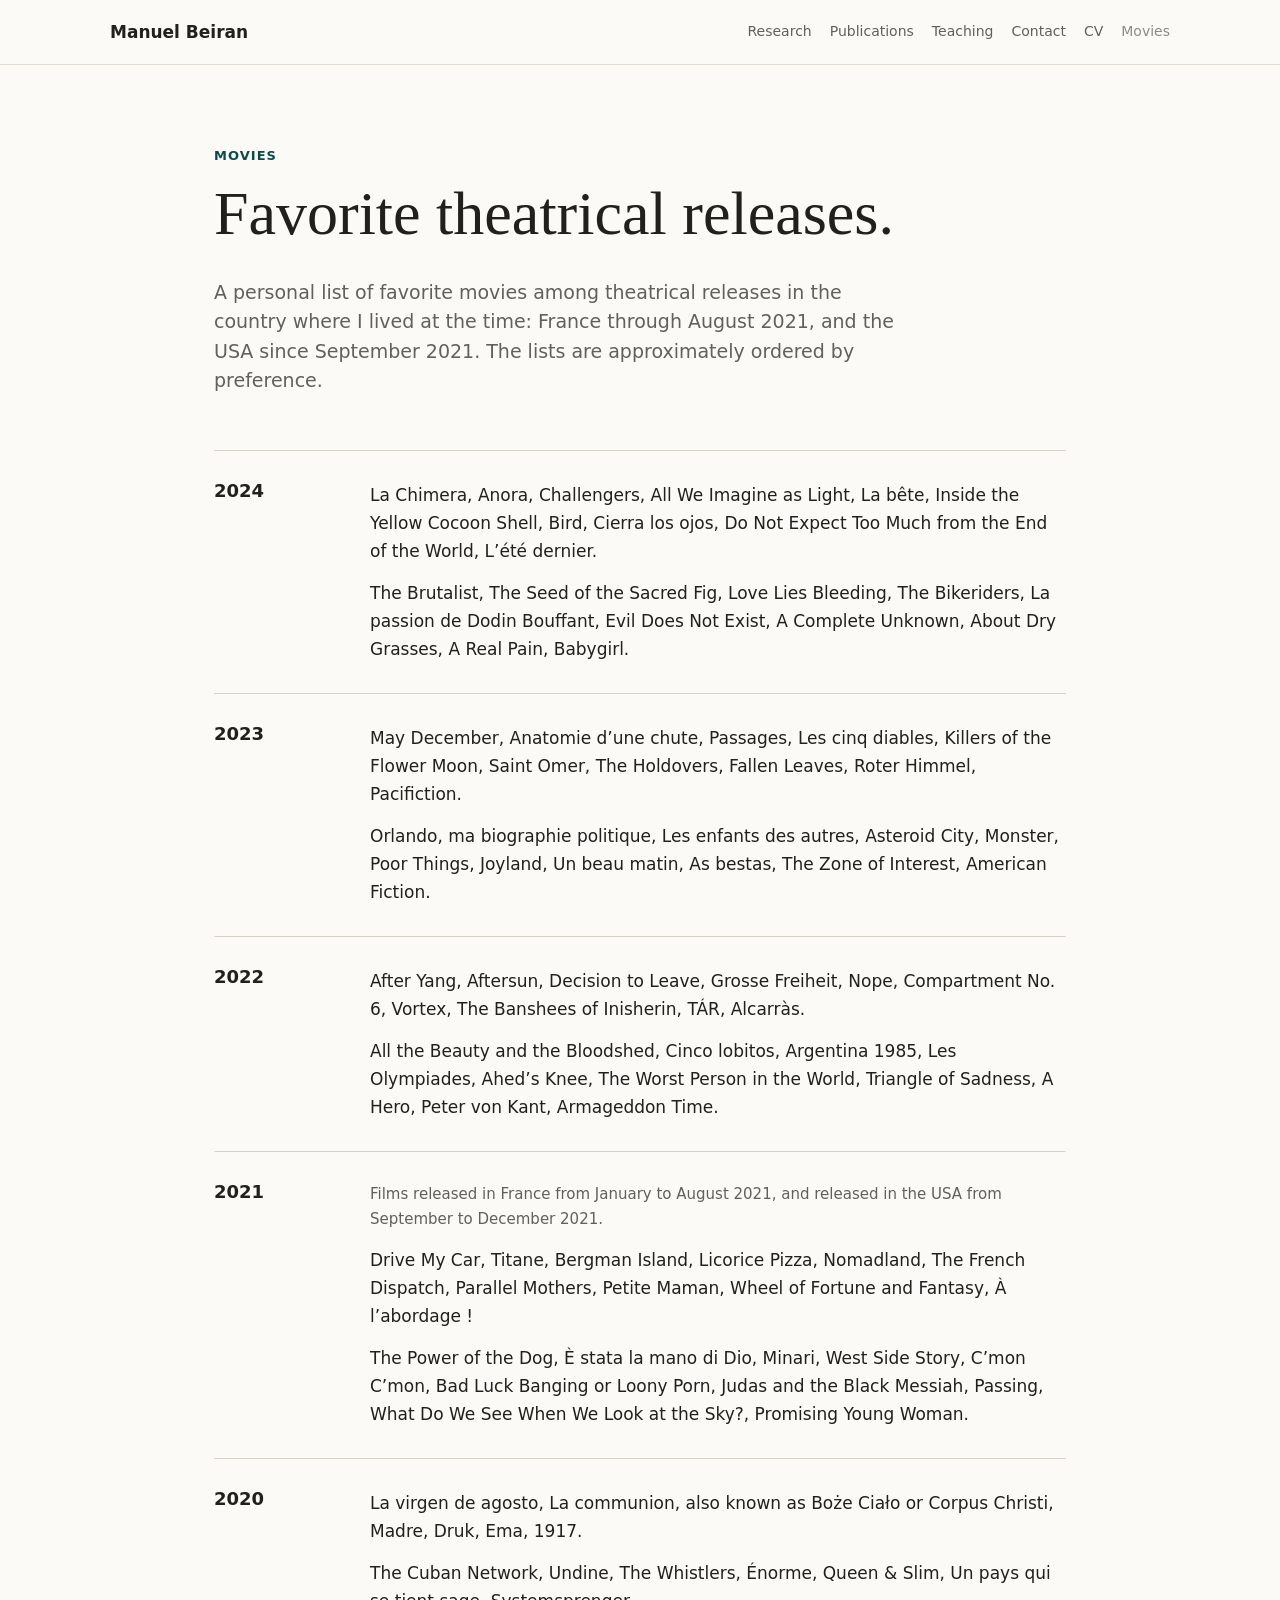
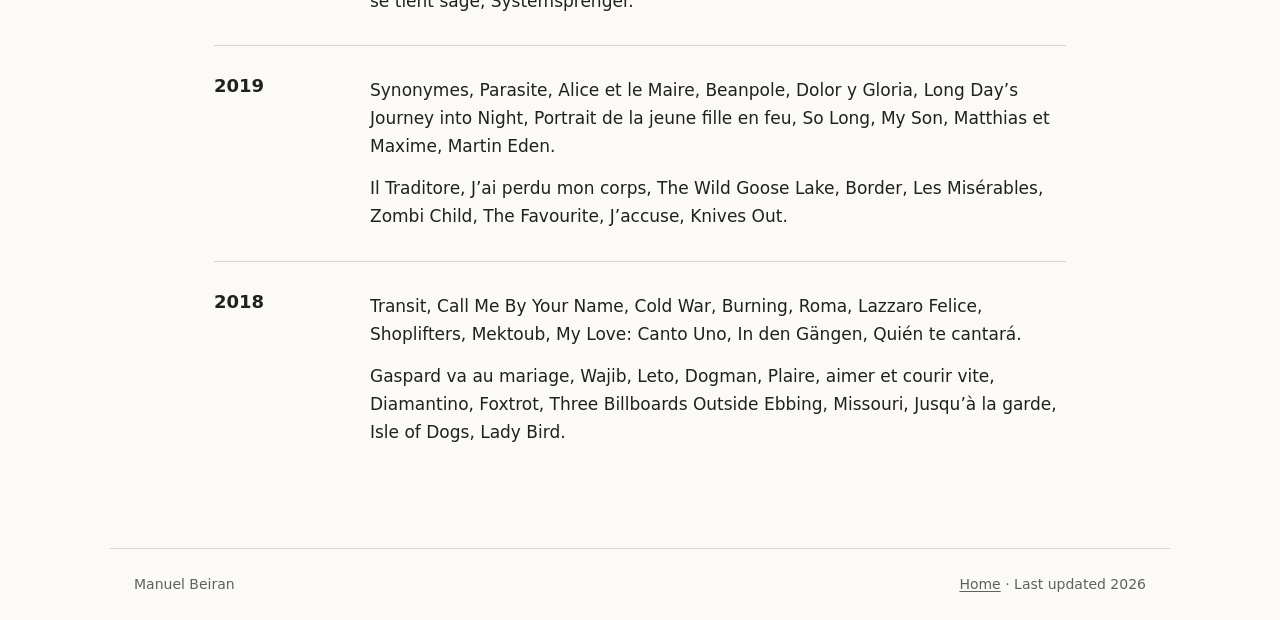
==== movies.html @ 0cde2701 "Add files via upload" ====
<!doctype html>
<html lang="en">
  <head>
    <meta charset="utf-8">
    <meta name="viewport" content="width=device-width, initial-scale=1">
    <meta
      name="description"
      content="Favorite theatrical releases listed by Manuel Beiran."
    >
    <title>Movies | Manuel Beiran</title>
    <link rel="stylesheet" href="styles.css">
  </head>
  <body>
    <header class="site-header">
      <a class="brand" href="index.html">Manuel Beiran</a>
      <nav aria-label="Main navigation">
        <a href="index.html#research">Research</a>
        <a href="index.html#publications">Publications</a>
        <a href="index.html#teaching">Teaching</a>
        <a href="index.html#contact">Contact</a>
        <a href="https://mbeiran.wordpress.com/wp-content/uploads/2024/05/beiran_cv_online_may2024.pdf">CV</a>
        <a class="quiet-nav" href="movies.html" aria-current="page">Movies</a>
      </nav>
    </header>

    <main class="page">
      <section class="page-intro">
        <p class="eyebrow">Movies</p>
        <h1>Favorite theatrical releases.</h1>
        <p class="lead compact">
          A personal list of favorite movies among theatrical releases in the
          country where I lived at the time: France through August 2021, and
          the USA since September 2021. The lists are approximately ordered by
          preference.
        </p>
      </section>

      <section class="movie-year">
        <h2>2024</h2>
        <div class="movie-list">
          <p>La Chimera, Anora, Challengers, All We Imagine as Light, La bête, Inside the Yellow Cocoon Shell, Bird, Cierra los ojos, Do Not Expect Too Much from the End of the World, L’été dernier.</p>
          <p>The Brutalist, The Seed of the Sacred Fig, Love Lies Bleeding, The Bikeriders, La passion de Dodin Bouffant, Evil Does Not Exist, A Complete Unknown, About Dry Grasses, A Real Pain, Babygirl.</p>
        </div>
      </section>

      <section class="movie-year">
        <h2>2023</h2>
        <div class="movie-list">
          <p>May December, Anatomie d’une chute, Passages, Les cinq diables, Killers of the Flower Moon, Saint Omer, The Holdovers, Fallen Leaves, Roter Himmel, Pacifiction.</p>
          <p>Orlando, ma biographie politique, Les enfants des autres, Asteroid City, Monster, Poor Things, Joyland, Un beau matin, As bestas, The Zone of Interest, American Fiction.</p>
        </div>
      </section>

      <section class="movie-year">
        <h2>2022</h2>
        <div class="movie-list">
          <p>After Yang, Aftersun, Decision to Leave, Grosse Freiheit, Nope, Compartment No. 6, Vortex, The Banshees of Inisherin, TÁR, Alcarràs.</p>
          <p>All the Beauty and the Bloodshed, Cinco lobitos, Argentina 1985, Les Olympiades, Ahed’s Knee, The Worst Person in the World, Triangle of Sadness, A Hero, Peter von Kant, Armageddon Time.</p>
        </div>
      </section>

      <section class="movie-year">
        <h2>2021</h2>
        <div class="movie-list">
          <p class="note">Films released in France from January to August 2021, and released in the USA from September to December 2021.</p>
          <p>Drive My Car, Titane, Bergman Island, Licorice Pizza, Nomadland, The French Dispatch, Parallel Mothers, Petite Maman, Wheel of Fortune and Fantasy, À l’abordage !</p>
          <p>The Power of the Dog, È stata la mano di Dio, Minari, West Side Story, C’mon C’mon, Bad Luck Banging or Loony Porn, Judas and the Black Messiah, Passing, What Do We See When We Look at the Sky?, Promising Young Woman.</p>
        </div>
      </section>

      <section class="movie-year">
        <h2>2020</h2>
        <div class="movie-list">
          <p>La virgen de agosto, La communion, also known as Boże Ciało or Corpus Christi, Madre, Druk, Ema, 1917.</p>
          <p>The Cuban Network, Undine, The Whistlers, Énorme, Queen &amp; Slim, Un pays qui se tient sage, Systemsprenger.</p>
        </div>
      </section>

      <section class="movie-year">
        <h2>2019</h2>
        <div class="movie-list">
          <p>Synonymes, Parasite, Alice et le Maire, Beanpole, Dolor y Gloria, Long Day’s Journey into Night, Portrait de la jeune fille en feu, So Long, My Son, Matthias et Maxime, Martin Eden.</p>
          <p>Il Traditore, J’ai perdu mon corps, The Wild Goose Lake, Border, Les Misérables, Zombi Child, The Favourite, J’accuse, Knives Out.</p>
        </div>
      </section>

      <section class="movie-year">
        <h2>2018</h2>
        <div class="movie-list">
          <p>Transit, Call Me By Your Name, Cold War, Burning, Roma, Lazzaro Felice, Shoplifters, Mektoub, My Love: Canto Uno, In den Gängen, Quién te cantará.</p>
          <p>Gaspard va au mariage, Wajib, Leto, Dogman, Plaire, aimer et courir vite, Diamantino, Foxtrot, Three Billboards Outside Ebbing, Missouri, Jusqu’à la garde, Isle of Dogs, Lady Bird.</p>
        </div>
      </section>
    </main>

    <footer>
      <span>Manuel Beiran</span>
      <span><a href="index.html">Home</a> · Last updated 2026</span>
    </footer>
  </body>
</html>
---- styles.css ----
:root {
  --background: #fbfaf7;
  --text: #20201d;
  --muted: #60615c;
  --line: #d9d4ca;
  --accent: #0f6f6e;
  --accent-dark: #0a4c4b;
  --surface: #ffffff;
}

* {
  box-sizing: border-box;
}

html {
  scroll-behavior: smooth;
}

body {
  margin: 0;
  background: var(--background);
  color: var(--text);
  font-family: Inter, ui-sans-serif, system-ui, -apple-system, BlinkMacSystemFont, "Segoe UI", sans-serif;
  font-size: 17px;
  line-height: 1.65;
}

a {
  color: var(--accent-dark);
  text-decoration-thickness: 1px;
  text-underline-offset: 0.16em;
}

a:hover {
  color: var(--accent);
}

.site-header {
  position: sticky;
  top: 0;
  z-index: 10;
  display: flex;
  align-items: center;
  justify-content: space-between;
  gap: 24px;
  padding: 18px max(24px, calc((100vw - 1060px) / 2));
  border-bottom: 1px solid color-mix(in srgb, var(--line), transparent 25%);
  background: color-mix(in srgb, var(--background), transparent 8%);
  backdrop-filter: blur(14px);
}

.brand {
  color: var(--text);
  font-weight: 700;
  text-decoration: none;
}

nav {
  display: flex;
  flex-wrap: wrap;
  justify-content: flex-end;
  gap: 18px;
  font-size: 14px;
}

nav a {
  color: var(--muted);
  text-decoration: none;
}

.quiet-nav {
  opacity: 0.72;
}

main {
  max-width: 1060px;
  margin: 0 auto;
  padding: 56px 24px 72px;
}

.intro {
  display: grid;
  grid-template-columns: minmax(0, 1fr) 280px;
  gap: 56px;
  align-items: center;
  padding: 24px 0 72px;
}

.eyebrow {
  margin: 0 0 12px;
  color: var(--accent-dark);
  font-size: 13px;
  font-weight: 700;
  letter-spacing: 0.08em;
  text-transform: uppercase;
}

h1,
h2 {
  margin: 0;
  line-height: 1.15;
  letter-spacing: 0;
}

h1 {
  max-width: 760px;
  font-family: Georgia, "Times New Roman", serif;
  font-size: clamp(42px, 7vw, 74px);
  font-weight: 500;
}

h2 {
  font-size: 18px;
  font-weight: 750;
}

.lead {
  max-width: 720px;
  margin: 28px 0 0;
  color: var(--muted);
  font-size: 21px;
  line-height: 1.55;
}

.links {
  display: flex;
  flex-wrap: wrap;
  gap: 14px;
  margin-top: 28px;
}

.links a {
  display: inline-flex;
  align-items: center;
  min-height: 38px;
  padding: 6px 0;
  font-weight: 650;
}

.portrait {
  width: 100%;
  aspect-ratio: 4 / 5;
  object-fit: cover;
  border-radius: 6px;
  box-shadow: 0 18px 44px rgba(32, 32, 29, 0.12);
}

.section {
  display: grid;
  grid-template-columns: 220px minmax(0, 1fr);
  gap: 44px;
  padding: 42px 0;
  border-top: 1px solid var(--line);
}

.section-body,
.publications {
  max-width: 760px;
}

.section-body p {
  margin: 0;
}

.section-body p + p {
  margin-top: 18px;
}

.publications {
  display: grid;
  gap: 22px;
  margin: 0;
  padding-left: 22px;
}

.publications li {
  padding-left: 6px;
}

.paper-title {
  display: block;
  font-weight: 750;
}

.publications span + a,
.publications span + span {
  margin-top: 3px;
}

.publications a {
  display: inline-block;
  margin-top: 4px;
}

.contact a {
  font-weight: 650;
}

footer {
  display: flex;
  justify-content: space-between;
  gap: 20px;
  max-width: 1060px;
  margin: 0 auto;
  padding: 24px;
  border-top: 1px solid var(--line);
  color: var(--muted);
  font-size: 14px;
}

footer a {
  color: var(--muted);
}

.page {
  max-width: 900px;
}

.page-intro {
  padding: 24px 0 54px;
}

.page-intro h1 {
  font-size: clamp(38px, 6vw, 62px);
}

.lead.compact {
  max-width: 700px;
  font-size: 19px;
}

.movie-year {
  display: grid;
  grid-template-columns: 120px minmax(0, 1fr);
  gap: 36px;
  padding: 30px 0;
  border-top: 1px solid var(--line);
}

.movie-list {
  display: grid;
  gap: 14px;
  max-width: 700px;
}

.movie-list p {
  margin: 0;
}

.note {
  color: var(--muted);
  font-size: 15px;
}

@media (max-width: 780px) {
  .site-header {
    position: static;
    align-items: flex-start;
    flex-direction: column;
  }

  nav {
    justify-content: flex-start;
    gap: 12px 16px;
  }

  main {
    padding-top: 28px;
  }

  .intro,
  .section {
    grid-template-columns: 1fr;
  }

  .intro {
    gap: 32px;
    padding-bottom: 48px;
  }

  .portrait {
    max-width: 260px;
  }

  .section {
    gap: 16px;
    padding: 34px 0;
  }

  .movie-year {
    grid-template-columns: 1fr;
    gap: 10px;
  }

  .lead {
    font-size: 19px;
  }

  footer {
    flex-direction: column;
  }
}
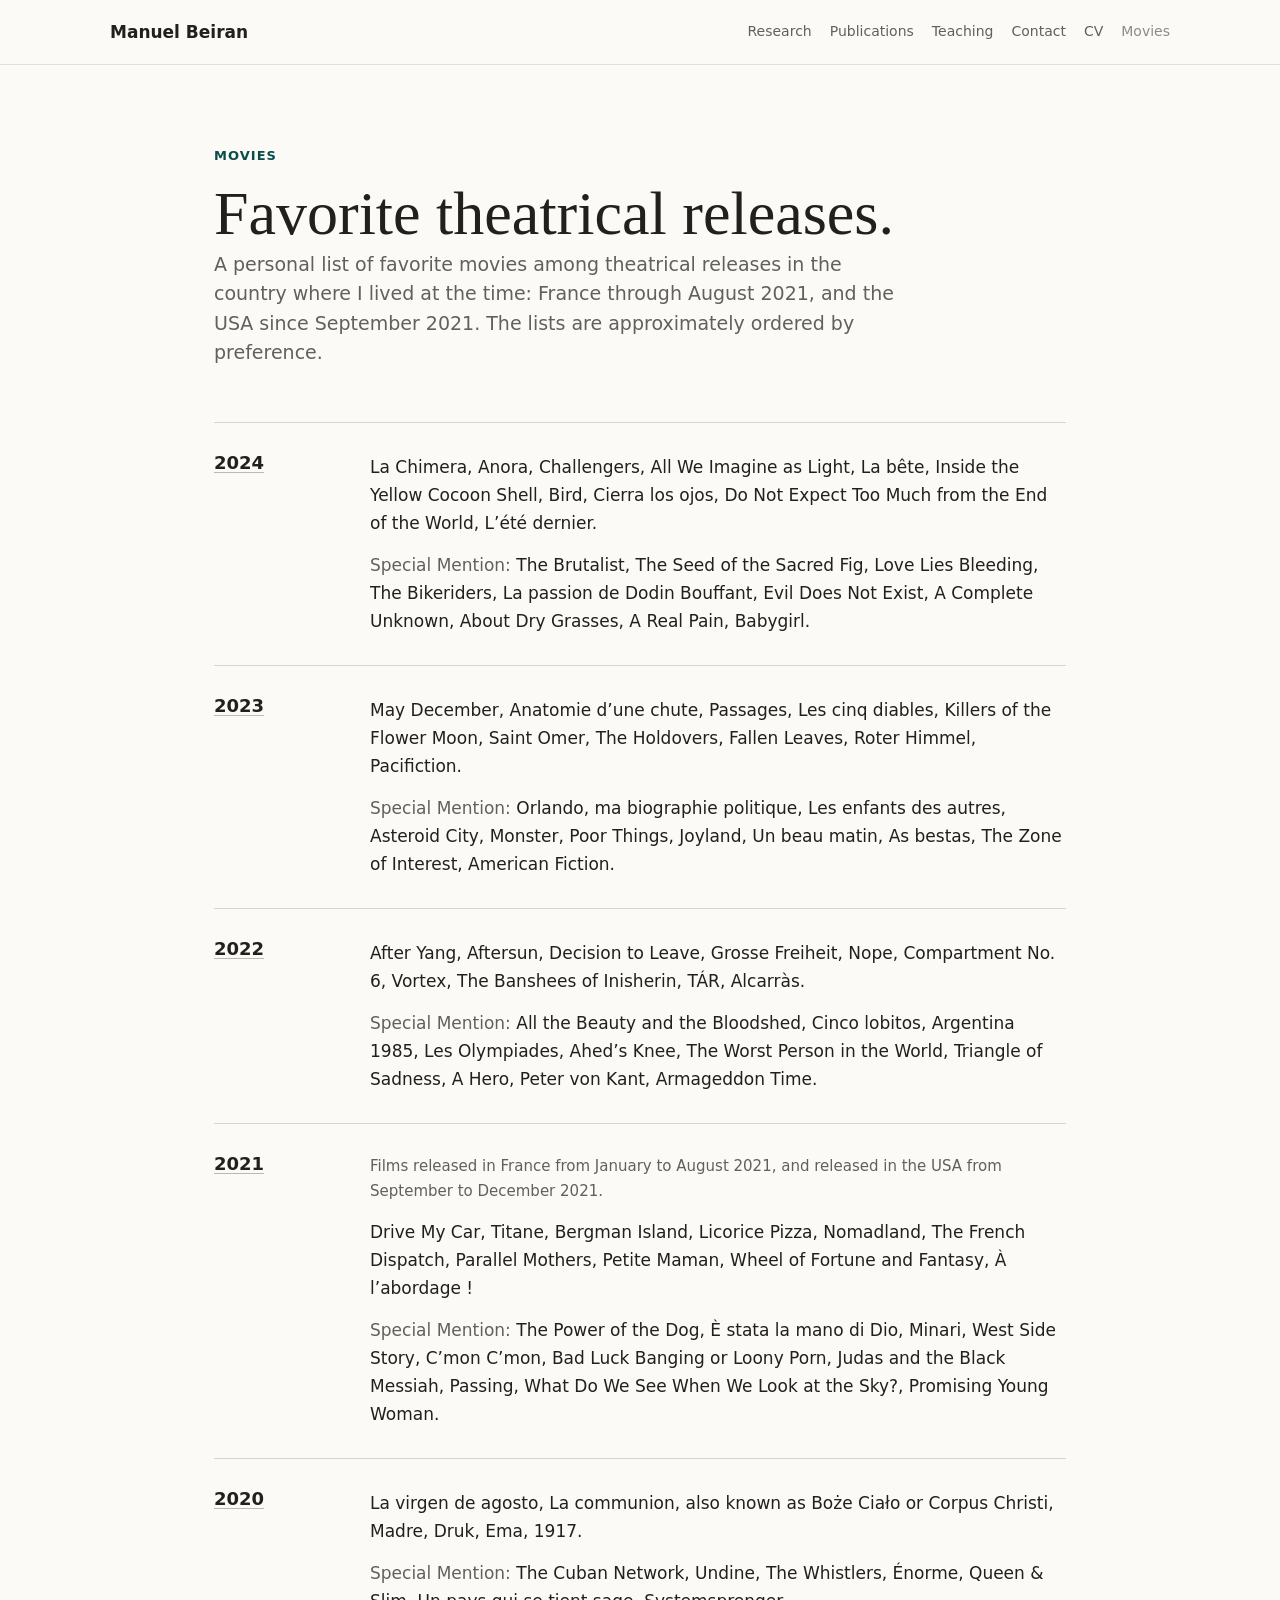
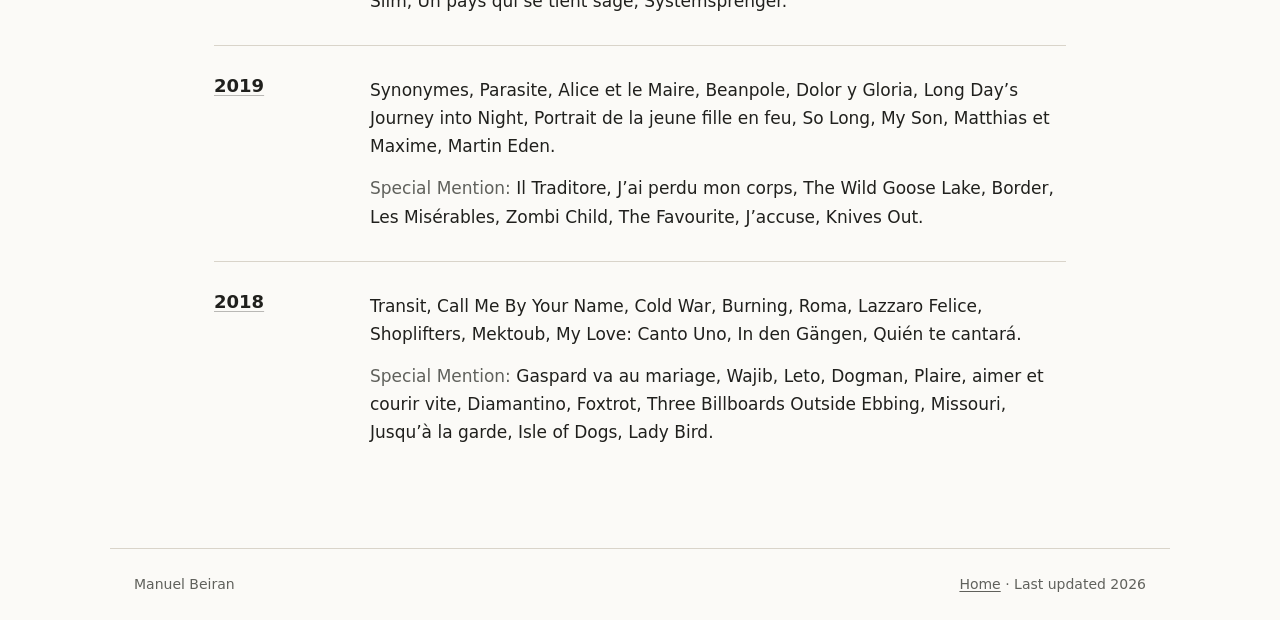
==== commit 6463d3db: "Add files via upload" ====
--- a/movies.html
+++ b/movies.html
@@ -18,7 +18,7 @@
         <a href="index.html#publications">Publications</a>
         <a href="index.html#teaching">Teaching</a>
         <a href="index.html#contact">Contact</a>
-        <a href="https://mbeiran.wordpress.com/wp-content/uploads/2024/05/beiran_cv_online_may2024.pdf">CV</a>
+        <a href="cv.pdf">CV</a>
         <a class="quiet-nav" href="movies.html" aria-current="page">Movies</a>
       </nav>
     </header>
@@ -36,59 +36,59 @@
       </section>
 
       <section class="movie-year">
-        <h2>2024</h2>
+        <h2><a href="https://mbeiran.wordpress.com/wp-content/uploads/2025/01/screen-shot-2025-01-21-at-2.55.32-pm.png">2024</a></h2>
         <div class="movie-list">
           <p>La Chimera, Anora, Challengers, All We Imagine as Light, La bête, Inside the Yellow Cocoon Shell, Bird, Cierra los ojos, Do Not Expect Too Much from the End of the World, L’été dernier.</p>
-          <p>The Brutalist, The Seed of the Sacred Fig, Love Lies Bleeding, The Bikeriders, La passion de Dodin Bouffant, Evil Does Not Exist, A Complete Unknown, About Dry Grasses, A Real Pain, Babygirl.</p>
+          <p><span class="special-mention">Special Mention:</span> The Brutalist, The Seed of the Sacred Fig, Love Lies Bleeding, The Bikeriders, La passion de Dodin Bouffant, Evil Does Not Exist, A Complete Unknown, About Dry Grasses, A Real Pain, Babygirl.</p>
         </div>
       </section>
 
       <section class="movie-year">
-        <h2>2023</h2>
+        <h2><a href="https://mbeiran.wordpress.com/wp-content/uploads/2024/01/screen-shot-2024-01-29-at-8.09.41-pm.png">2023</a></h2>
         <div class="movie-list">
           <p>May December, Anatomie d’une chute, Passages, Les cinq diables, Killers of the Flower Moon, Saint Omer, The Holdovers, Fallen Leaves, Roter Himmel, Pacifiction.</p>
-          <p>Orlando, ma biographie politique, Les enfants des autres, Asteroid City, Monster, Poor Things, Joyland, Un beau matin, As bestas, The Zone of Interest, American Fiction.</p>
+          <p><span class="special-mention">Special Mention:</span> Orlando, ma biographie politique, Les enfants des autres, Asteroid City, Monster, Poor Things, Joyland, Un beau matin, As bestas, The Zone of Interest, American Fiction.</p>
         </div>
       </section>
 
       <section class="movie-year">
-        <h2>2022</h2>
+        <h2><a href="https://mbeiran.wordpress.com/wp-content/uploads/2023/01/screen-shot-2023-01-10-at-2.11.14-pm.png">2022</a></h2>
         <div class="movie-list">
           <p>After Yang, Aftersun, Decision to Leave, Grosse Freiheit, Nope, Compartment No. 6, Vortex, The Banshees of Inisherin, TÁR, Alcarràs.</p>
-          <p>All the Beauty and the Bloodshed, Cinco lobitos, Argentina 1985, Les Olympiades, Ahed’s Knee, The Worst Person in the World, Triangle of Sadness, A Hero, Peter von Kant, Armageddon Time.</p>
+          <p><span class="special-mention">Special Mention:</span> All the Beauty and the Bloodshed, Cinco lobitos, Argentina 1985, Les Olympiades, Ahed’s Knee, The Worst Person in the World, Triangle of Sadness, A Hero, Peter von Kant, Armageddon Time.</p>
         </div>
       </section>
 
       <section class="movie-year">
-        <h2>2021</h2>
+        <h2><a href="https://mbeiran.wordpress.com/wp-content/uploads/2022/01/screen-shot-2022-01-13-at-18.53.42.png">2021</a></h2>
         <div class="movie-list">
           <p class="note">Films released in France from January to August 2021, and released in the USA from September to December 2021.</p>
           <p>Drive My Car, Titane, Bergman Island, Licorice Pizza, Nomadland, The French Dispatch, Parallel Mothers, Petite Maman, Wheel of Fortune and Fantasy, À l’abordage !</p>
-          <p>The Power of the Dog, È stata la mano di Dio, Minari, West Side Story, C’mon C’mon, Bad Luck Banging or Loony Porn, Judas and the Black Messiah, Passing, What Do We See When We Look at the Sky?, Promising Young Woman.</p>
+          <p><span class="special-mention">Special Mention:</span> The Power of the Dog, È stata la mano di Dio, Minari, West Side Story, C’mon C’mon, Bad Luck Banging or Loony Porn, Judas and the Black Messiah, Passing, What Do We See When We Look at the Sky?, Promising Young Woman.</p>
         </div>
       </section>
 
       <section class="movie-year">
-        <h2>2020</h2>
+        <h2><a href="https://mbeiran.wordpress.com/wp-content/uploads/2021/01/screen-shot-2021-01-28-at-12.18.04.png">2020</a></h2>
         <div class="movie-list">
           <p>La virgen de agosto, La communion, also known as Boże Ciało or Corpus Christi, Madre, Druk, Ema, 1917.</p>
-          <p>The Cuban Network, Undine, The Whistlers, Énorme, Queen &amp; Slim, Un pays qui se tient sage, Systemsprenger.</p>
+          <p><span class="special-mention">Special Mention:</span> The Cuban Network, Undine, The Whistlers, Énorme, Queen &amp; Slim, Un pays qui se tient sage, Systemsprenger.</p>
         </div>
       </section>
 
       <section class="movie-year">
-        <h2>2019</h2>
+        <h2><a href="https://mbeiran.wordpress.com/wp-content/uploads/2020/01/screen-shot-2020-01-18-at-21.03.42-1.png">2019</a></h2>
         <div class="movie-list">
           <p>Synonymes, Parasite, Alice et le Maire, Beanpole, Dolor y Gloria, Long Day’s Journey into Night, Portrait de la jeune fille en feu, So Long, My Son, Matthias et Maxime, Martin Eden.</p>
-          <p>Il Traditore, J’ai perdu mon corps, The Wild Goose Lake, Border, Les Misérables, Zombi Child, The Favourite, J’accuse, Knives Out.</p>
+          <p><span class="special-mention">Special Mention:</span> Il Traditore, J’ai perdu mon corps, The Wild Goose Lake, Border, Les Misérables, Zombi Child, The Favourite, J’accuse, Knives Out.</p>
         </div>
       </section>
 
       <section class="movie-year">
-        <h2>2018</h2>
+        <h2><a href="https://mbeiran.wordpress.com/wp-content/uploads/2019/01/screen-shot-2019-01-06-at-22.37.41.png">2018</a></h2>
         <div class="movie-list">
           <p>Transit, Call Me By Your Name, Cold War, Burning, Roma, Lazzaro Felice, Shoplifters, Mektoub, My Love: Canto Uno, In den Gängen, Quién te cantará.</p>
-          <p>Gaspard va au mariage, Wajib, Leto, Dogman, Plaire, aimer et courir vite, Diamantino, Foxtrot, Three Billboards Outside Ebbing, Missouri, Jusqu’à la garde, Isle of Dogs, Lady Bird.</p>
+          <p><span class="special-mention">Special Mention:</span> Gaspard va au mariage, Wajib, Leto, Dogman, Plaire, aimer et courir vite, Diamantino, Foxtrot, Three Billboards Outside Ebbing, Missouri, Jusqu’à la garde, Isle of Dogs, Lady Bird.</p>
         </div>
       </section>
     </main>
--- a/styles.css
+++ b/styles.css
@@ -80,7 +80,7 @@
 
 .intro {
   display: grid;
-  grid-template-columns: minmax(0, 1fr) 280px;
+  grid-template-columns: minmax(0, 1fr) 210px;
   gap: 56px;
   align-items: center;
   padding: 24px 0 72px;
@@ -116,7 +116,7 @@
 
 .lead {
   max-width: 720px;
-  margin: 28px 0 0;
+  margin: 0;
   color: var(--muted);
   font-size: 21px;
   line-height: 1.55;
@@ -237,6 +237,15 @@
   border-top: 1px solid var(--line);
 }
 
+.movie-year h2 a {
+  color: var(--text);
+  text-decoration-color: color-mix(in srgb, var(--text), transparent 70%);
+}
+
+.movie-year h2 a:hover {
+  color: var(--accent-dark);
+}
+
 .movie-list {
   display: grid;
   gap: 14px;
@@ -250,6 +259,10 @@
 .note {
   color: var(--muted);
   font-size: 15px;
+}
+
+.special-mention {
+  color: var(--muted);
 }
 
 @media (max-width: 780px) {
@@ -279,7 +292,7 @@
   }
 
   .portrait {
-    max-width: 260px;
+    max-width: 190px;
   }
 
   .section {
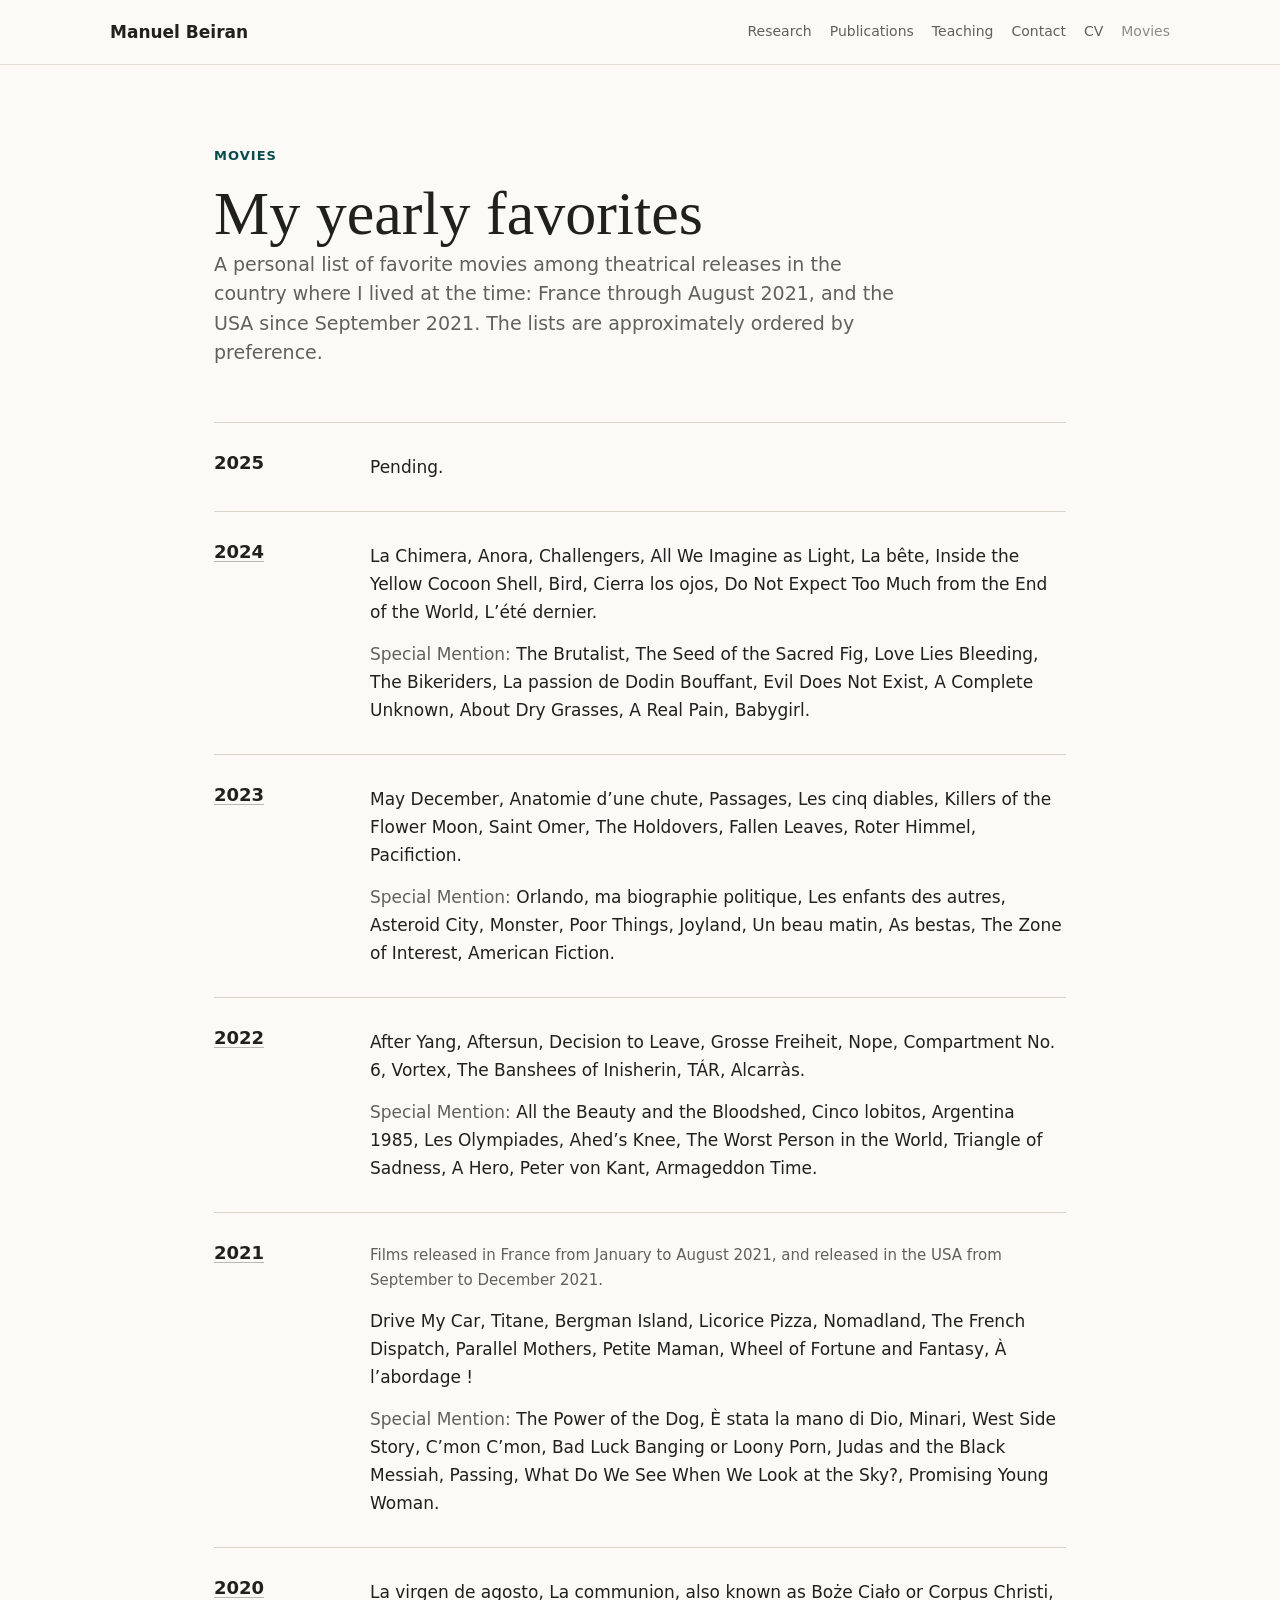
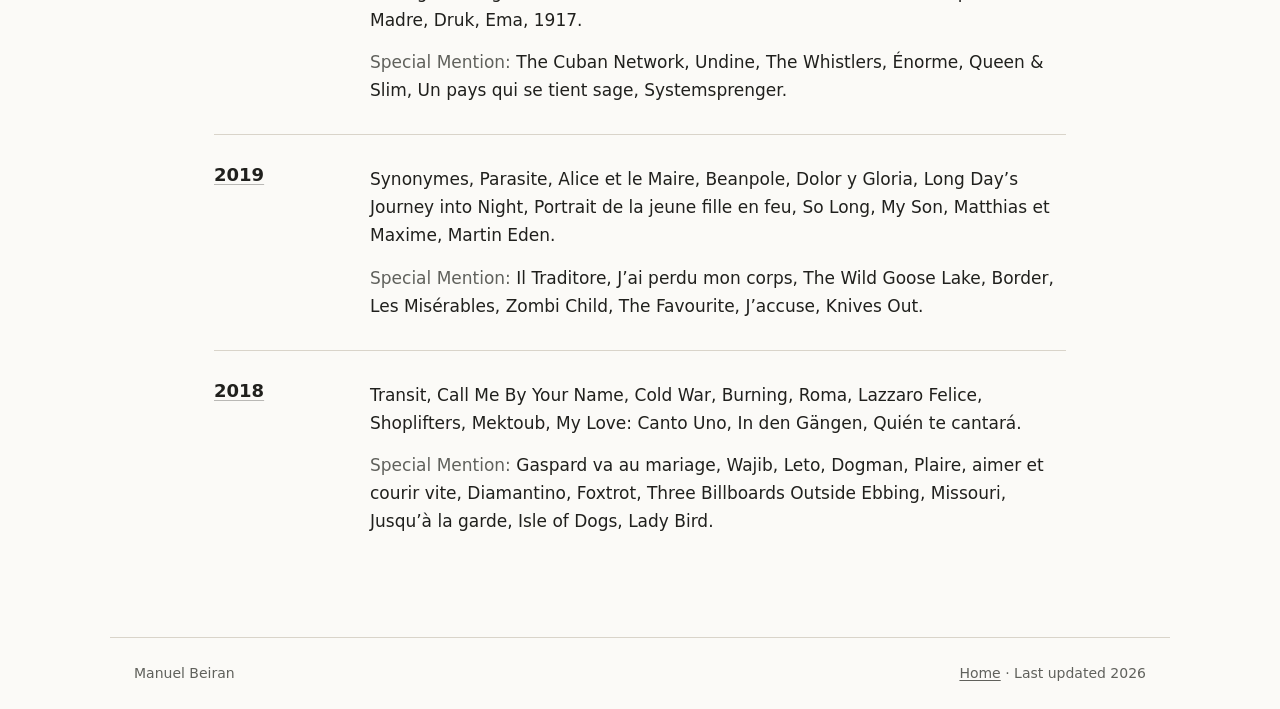
==== commit 4bc324cd: "local files for movies and minor text" ====
--- a/movies.html
+++ b/movies.html
@@ -26,7 +26,7 @@
     <main class="page">
       <section class="page-intro">
         <p class="eyebrow">Movies</p>
-        <h1>Favorite theatrical releases.</h1>
+        <h1>My yearly favorites</h1>
         <p class="lead compact">
           A personal list of favorite movies among theatrical releases in the
           country where I lived at the time: France through August 2021, and
@@ -36,7 +36,14 @@
       </section>
 
       <section class="movie-year">
-        <h2><a href="https://mbeiran.wordpress.com/wp-content/uploads/2025/01/screen-shot-2025-01-21-at-2.55.32-pm.png">2024</a></h2>
+        <h2>2025</h2>
+        <div class="movie-list">
+          <p>Pending.</p>
+        </div>
+      </section>
+
+      <section class="movie-year">
+        <h2><a href="assets/movies/2024.png">2024</a></h2>
         <div class="movie-list">
           <p>La Chimera, Anora, Challengers, All We Imagine as Light, La bête, Inside the Yellow Cocoon Shell, Bird, Cierra los ojos, Do Not Expect Too Much from the End of the World, L’été dernier.</p>
           <p><span class="special-mention">Special Mention:</span> The Brutalist, The Seed of the Sacred Fig, Love Lies Bleeding, The Bikeriders, La passion de Dodin Bouffant, Evil Does Not Exist, A Complete Unknown, About Dry Grasses, A Real Pain, Babygirl.</p>
@@ -44,7 +51,7 @@
       </section>
 
       <section class="movie-year">
-        <h2><a href="https://mbeiran.wordpress.com/wp-content/uploads/2024/01/screen-shot-2024-01-29-at-8.09.41-pm.png">2023</a></h2>
+        <h2><a href="assets/movies/2023.png">2023</a></h2>
         <div class="movie-list">
           <p>May December, Anatomie d’une chute, Passages, Les cinq diables, Killers of the Flower Moon, Saint Omer, The Holdovers, Fallen Leaves, Roter Himmel, Pacifiction.</p>
           <p><span class="special-mention">Special Mention:</span> Orlando, ma biographie politique, Les enfants des autres, Asteroid City, Monster, Poor Things, Joyland, Un beau matin, As bestas, The Zone of Interest, American Fiction.</p>
@@ -52,7 +59,7 @@
       </section>
 
       <section class="movie-year">
-        <h2><a href="https://mbeiran.wordpress.com/wp-content/uploads/2023/01/screen-shot-2023-01-10-at-2.11.14-pm.png">2022</a></h2>
+        <h2><a href="assets/movies/2022.png">2022</a></h2>
         <div class="movie-list">
           <p>After Yang, Aftersun, Decision to Leave, Grosse Freiheit, Nope, Compartment No. 6, Vortex, The Banshees of Inisherin, TÁR, Alcarràs.</p>
           <p><span class="special-mention">Special Mention:</span> All the Beauty and the Bloodshed, Cinco lobitos, Argentina 1985, Les Olympiades, Ahed’s Knee, The Worst Person in the World, Triangle of Sadness, A Hero, Peter von Kant, Armageddon Time.</p>
@@ -60,7 +67,7 @@
       </section>
 
       <section class="movie-year">
-        <h2><a href="https://mbeiran.wordpress.com/wp-content/uploads/2022/01/screen-shot-2022-01-13-at-18.53.42.png">2021</a></h2>
+        <h2><a href="assets/movies/2021.png">2021</a></h2>
         <div class="movie-list">
           <p class="note">Films released in France from January to August 2021, and released in the USA from September to December 2021.</p>
           <p>Drive My Car, Titane, Bergman Island, Licorice Pizza, Nomadland, The French Dispatch, Parallel Mothers, Petite Maman, Wheel of Fortune and Fantasy, À l’abordage !</p>
@@ -69,7 +76,7 @@
       </section>
 
       <section class="movie-year">
-        <h2><a href="https://mbeiran.wordpress.com/wp-content/uploads/2021/01/screen-shot-2021-01-28-at-12.18.04.png">2020</a></h2>
+        <h2><a href="assets/movies/2020.png">2020</a></h2>
         <div class="movie-list">
           <p>La virgen de agosto, La communion, also known as Boże Ciało or Corpus Christi, Madre, Druk, Ema, 1917.</p>
           <p><span class="special-mention">Special Mention:</span> The Cuban Network, Undine, The Whistlers, Énorme, Queen &amp; Slim, Un pays qui se tient sage, Systemsprenger.</p>
@@ -77,7 +84,7 @@
       </section>
 
       <section class="movie-year">
-        <h2><a href="https://mbeiran.wordpress.com/wp-content/uploads/2020/01/screen-shot-2020-01-18-at-21.03.42-1.png">2019</a></h2>
+        <h2><a href="assets/movies/2019.png">2019</a></h2>
         <div class="movie-list">
           <p>Synonymes, Parasite, Alice et le Maire, Beanpole, Dolor y Gloria, Long Day’s Journey into Night, Portrait de la jeune fille en feu, So Long, My Son, Matthias et Maxime, Martin Eden.</p>
           <p><span class="special-mention">Special Mention:</span> Il Traditore, J’ai perdu mon corps, The Wild Goose Lake, Border, Les Misérables, Zombi Child, The Favourite, J’accuse, Knives Out.</p>
@@ -85,7 +92,7 @@
       </section>
 
       <section class="movie-year">
-        <h2><a href="https://mbeiran.wordpress.com/wp-content/uploads/2019/01/screen-shot-2019-01-06-at-22.37.41.png">2018</a></h2>
+        <h2><a href="assets/movies/2018.png">2018</a></h2>
         <div class="movie-list">
           <p>Transit, Call Me By Your Name, Cold War, Burning, Roma, Lazzaro Felice, Shoplifters, Mektoub, My Love: Canto Uno, In den Gängen, Quién te cantará.</p>
           <p><span class="special-mention">Special Mention:</span> Gaspard va au mariage, Wajib, Leto, Dogman, Plaire, aimer et courir vite, Diamantino, Foxtrot, Three Billboards Outside Ebbing, Missouri, Jusqu’à la garde, Isle of Dogs, Lady Bird.</p>
--- a/styles.css
+++ b/styles.css
@@ -122,6 +122,10 @@
   line-height: 1.55;
 }
 
+.intro .lead + .lead {
+  margin-top: 16px;
+}
+
 .links {
   display: flex;
   flex-wrap: wrap;
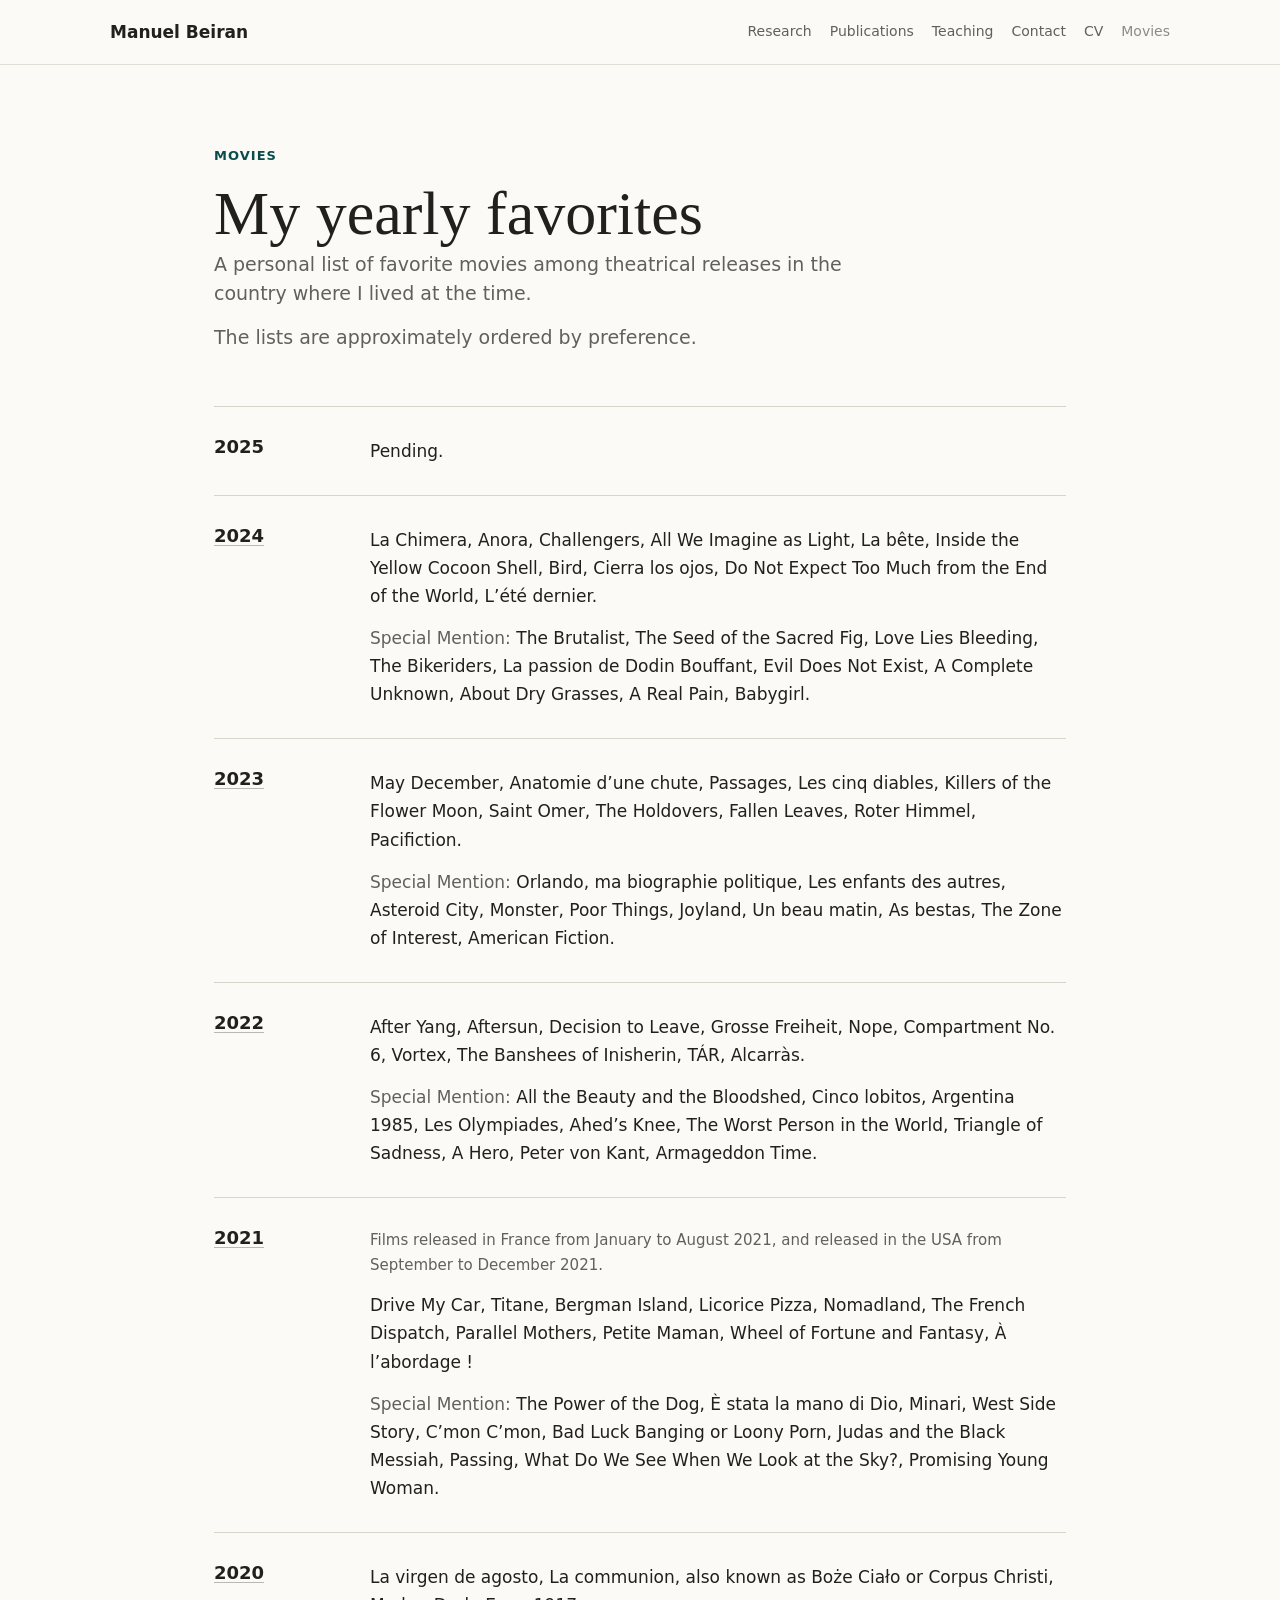
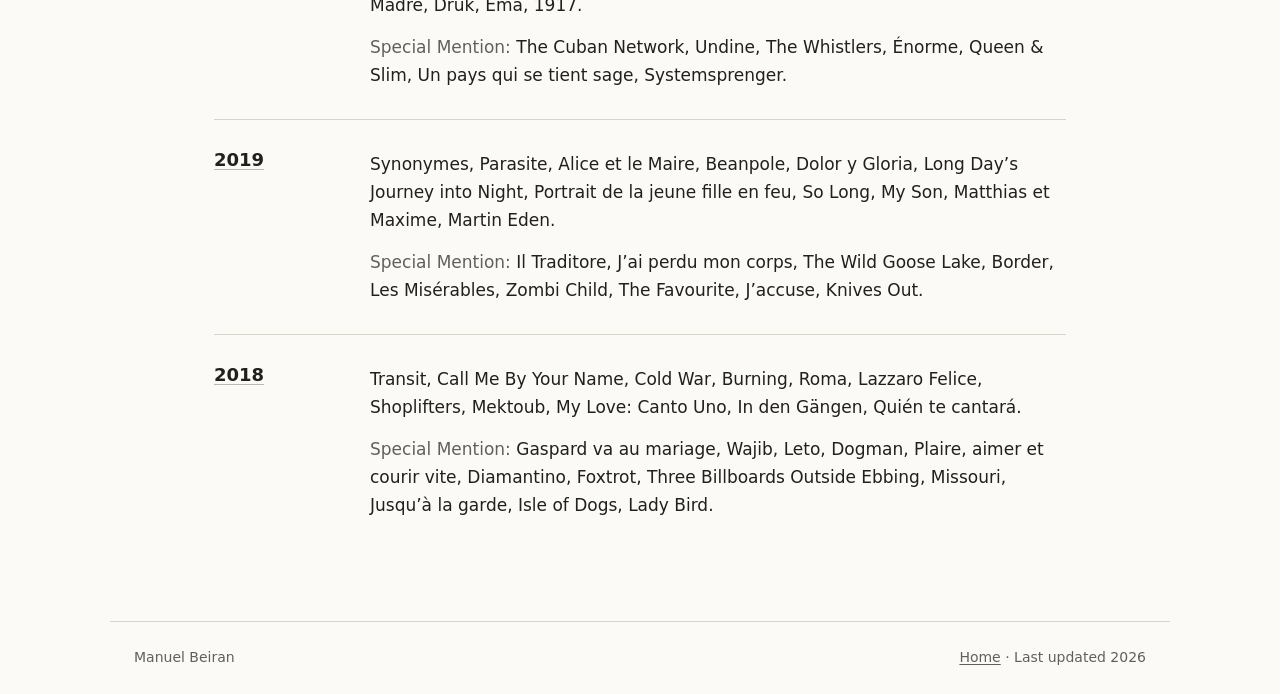
==== commit 7436deb4: "Add files via upload" ====
--- a/movies.html
+++ b/movies.html
@@ -29,9 +29,10 @@
         <h1>My yearly favorites</h1>
         <p class="lead compact">
           A personal list of favorite movies among theatrical releases in the
-          country where I lived at the time: France through August 2021, and
-          the USA since September 2021. The lists are approximately ordered by
-          preference.
+          country where I lived at the time.
+        </p>
+        <p class="lead compact">
+          The lists are approximately ordered by preference.
         </p>
       </section>
 
--- a/styles.css
+++ b/styles.css
@@ -158,6 +158,7 @@
 }
 
 .section-body,
+.publication-list,
 .publications {
   max-width: 760px;
 }
@@ -175,6 +176,11 @@
   gap: 22px;
   margin: 0;
   padding-left: 22px;
+}
+
+.publication-intro {
+  margin: 0 0 22px;
+  color: var(--muted);
 }
 
 .publications li {
@@ -233,6 +239,10 @@
   font-size: 19px;
 }
 
+.lead.compact + .lead.compact {
+  margin-top: 14px;
+}
+
 .movie-year {
   display: grid;
   grid-template-columns: 120px minmax(0, 1fr);
